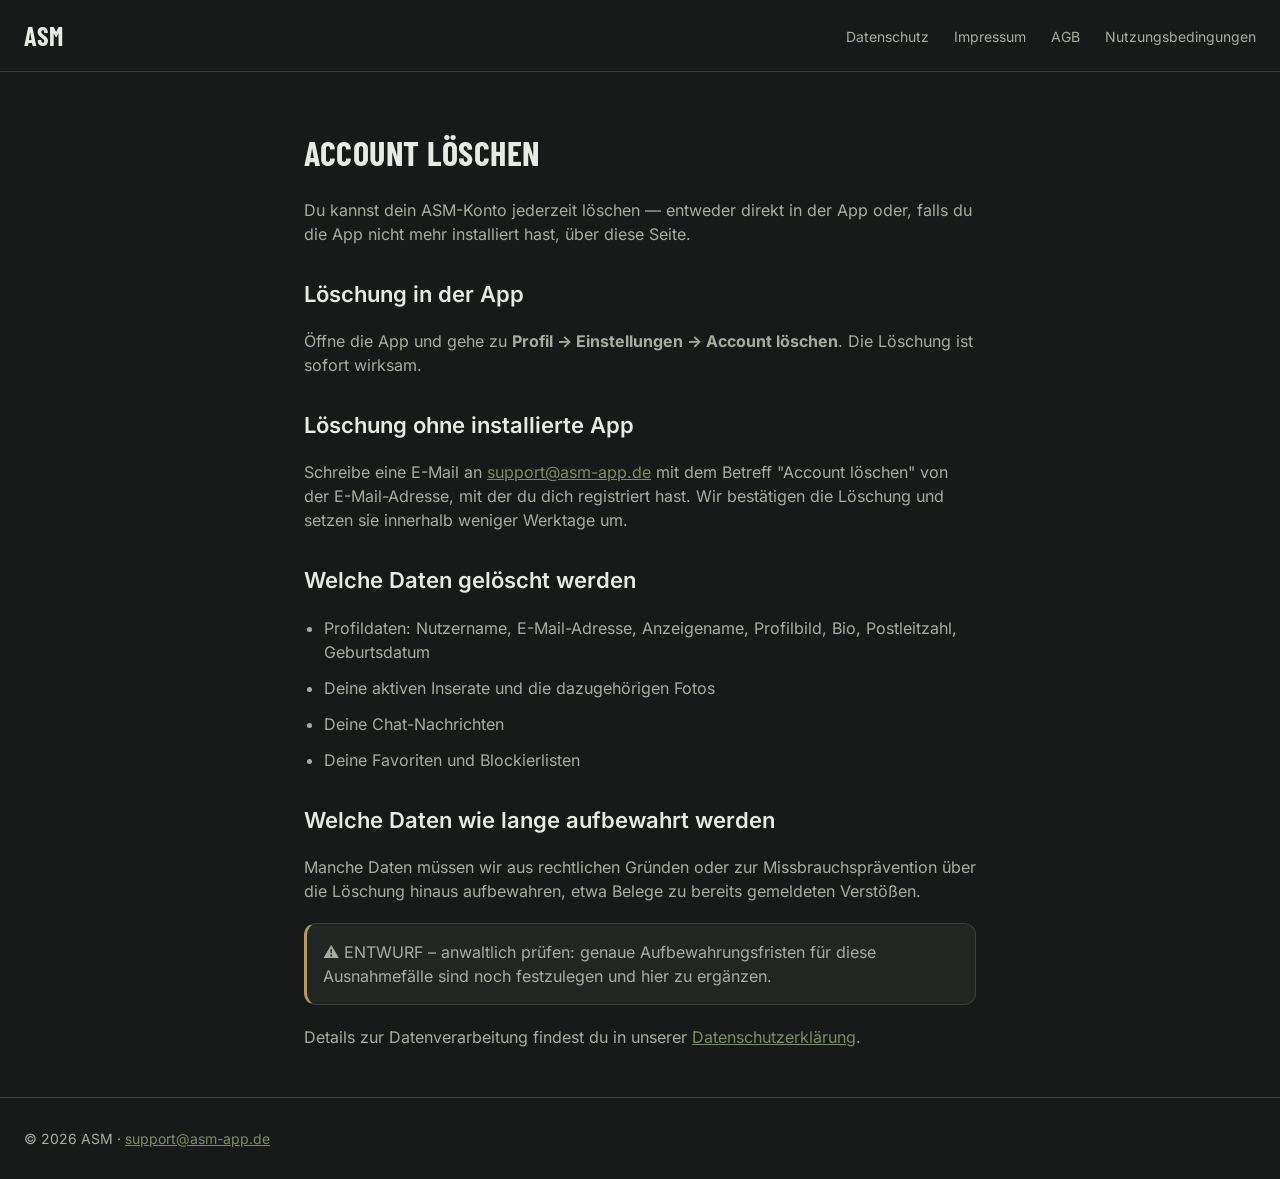
==== website/account-loeschen.html @ b7741fb4 "feat(web): add landing page and legal documents Task 8.0 Teil A, Schritte 1-6: four legal drafts in " ====
<!doctype html>
<html lang="de">
<head>
<meta charset="utf-8">
<meta name="viewport" content="width=device-width, initial-scale=1">
<title>Account löschen · ASM</title>
<link rel="stylesheet" href="style.css">
</head>
<body>
<header class="site-header">
  <a class="wordmark" href="index.html">ASM</a>
  <nav>
    <a href="datenschutz.html">Datenschutz</a>
    <a href="impressum.html">Impressum</a>
    <a href="agb.html">AGB</a>
    <a href="nutzungsbedingungen.html">Nutzungsbedingungen</a>
  </nav>
</header>

<main class="legal">
<h1>Account löschen</h1>

<p>Du kannst dein ASM-Konto jederzeit löschen — entweder direkt in der App oder,
falls du die App nicht mehr installiert hast, über diese Seite.</p>

<h2>Löschung in der App</h2>
<p>Öffne die App und gehe zu <strong>Profil → Einstellungen → Account löschen</strong>.
Die Löschung ist sofort wirksam.</p>

<h2>Löschung ohne installierte App</h2>
<p>Schreibe eine E-Mail an <a href="mailto:support@asm-app.de?subject=Account%20l%C3%B6schen">support@asm-app.de</a>
mit dem Betreff "Account löschen" von der E-Mail-Adresse, mit der du dich
registriert hast. Wir bestätigen die Löschung und setzen sie innerhalb weniger
Werktage um.</p>

<h2>Welche Daten gelöscht werden</h2>
<ul>
<li>Profildaten: Nutzername, E-Mail-Adresse, Anzeigename, Profilbild, Bio, Postleitzahl, Geburtsdatum</li>
<li>Deine aktiven Inserate und die dazugehörigen Fotos</li>
<li>Deine Chat-Nachrichten</li>
<li>Deine Favoriten und Blockierlisten</li>
</ul>

<h2>Welche Daten wie lange aufbewahrt werden</h2>
<p>Manche Daten müssen wir aus rechtlichen Gründen oder zur Missbrauchsprävention
über die Löschung hinaus aufbewahren, etwa Belege zu bereits gemeldeten Verstößen.</p>
<blockquote>
⚠️ ENTWURF – anwaltlich prüfen: genaue Aufbewahrungsfristen für diese Ausnahmefälle
sind noch festzulegen und hier zu ergänzen.
</blockquote>

<p>Details zur Datenverarbeitung findest du in unserer <a href="datenschutz.html">Datenschutzerklärung</a>.</p>
</main>

<footer class="site-footer">
  <p>© 2026 ASM · <a href="mailto:support@asm-app.de">support@asm-app.de</a></p>
</footer>
</body>
</html>
---- website/style.css ----
/* ASM Website — dieselben Tokens wie lib/core/theme/, siehe
   docs/01-DESIGN-SYSTEM.md Abschnitt 2–4. Keine neuen Farben/Abstände. */

@font-face {
  font-family: "Inter";
  src: url("fonts/Inter-Regular.ttf") format("truetype");
  font-weight: 400;
}
@font-face {
  font-family: "Inter";
  src: url("fonts/Inter-Medium.ttf") format("truetype");
  font-weight: 500;
}
@font-face {
  font-family: "Inter";
  src: url("fonts/Inter-SemiBold.ttf") format("truetype");
  font-weight: 600;
}
@font-face {
  font-family: "Inter";
  src: url("fonts/Inter-Bold.ttf") format("truetype");
  font-weight: 700;
}
@font-face {
  font-family: "Barlow Condensed";
  src: url("fonts/BarlowCondensed-SemiBold.ttf") format("truetype");
  font-weight: 600;
}
@font-face {
  font-family: "Barlow Condensed";
  src: url("fonts/BarlowCondensed-Bold.ttf") format("truetype");
  font-weight: 700;
}

:root {
  --bg: #171a18;
  --surface: #222622;
  --surface-raised: #2b302b;
  --border: #3a403a;
  --brand: #68745a;
  --brand-bright: #7d8b6a;
  --on-brand: #171a18;
  --text-primary: #e8eae5;
  --text-secondary: #a8ada4;
  --text-tertiary: #7a8078;
  --warning: #b49a62;

  --space-sm: 12px;
  --space-md: 16px;
  --space-lg: 20px;
  --space-xl: 24px;
  --space-xxl: 32px;
  --radius-md: 12px;
  --radius-lg: 16px;
}

* {
  box-sizing: border-box;
}

body {
  margin: 0;
  background: var(--bg);
  color: var(--text-primary);
  font-family: "Inter", system-ui, sans-serif;
  font-size: 16px;
  line-height: 1.5;
}

a {
  color: var(--brand-bright);
}

.site-header,
.site-footer {
  display: flex;
  align-items: center;
  justify-content: space-between;
  flex-wrap: wrap;
  gap: var(--space-md);
  padding: var(--space-md) var(--space-xl);
  border-bottom: 1px solid var(--border);
}

.site-footer {
  border-bottom: none;
  border-top: 1px solid var(--border);
  color: var(--text-secondary);
  font-size: 14px;
}

.wordmark {
  font-family: "Barlow Condensed", sans-serif;
  font-weight: 700;
  font-size: 26px;
  letter-spacing: 0.5px;
  text-transform: uppercase;
  color: var(--text-primary);
  text-decoration: none;
}

.site-header nav a {
  margin-left: var(--space-lg);
  color: var(--text-secondary);
  text-decoration: none;
  font-size: 14px;
}

.site-header nav a:hover {
  color: var(--brand-bright);
}

main {
  max-width: 720px;
  margin: 0 auto;
  padding: var(--space-xxl) var(--space-xl);
}

main.legal h1 {
  font-family: "Barlow Condensed", sans-serif;
  font-weight: 700;
  font-size: 34px;
  text-transform: uppercase;
  letter-spacing: 0.5px;
  margin-bottom: var(--space-lg);
}

main.legal h2 {
  font-size: 22px;
  font-weight: 600;
  margin-top: var(--space-xxl);
}

main.legal h3 {
  font-size: 17px;
  font-weight: 600;
  margin-top: var(--space-xl);
}

main.legal p,
main.legal li {
  color: var(--text-secondary);
}

main.legal ul {
  padding-left: var(--space-lg);
}

main.legal li {
  margin-bottom: var(--space-sm);
}

main.legal blockquote {
  margin: var(--space-lg) 0;
  padding: var(--space-md);
  background: var(--surface);
  border: 1px solid var(--border);
  border-left: 3px solid var(--warning);
  border-radius: var(--radius-md);
  color: var(--text-secondary);
}

main.legal hr {
  border: none;
  border-top: 1px solid var(--border);
  margin: var(--space-xxl) 0;
}

main.legal code {
  background: var(--surface-raised);
  border-radius: 4px;
  padding: 2px 6px;
  font-size: 14px;
}

.draft-notice {
  background: var(--surface);
  border: 1px solid var(--warning);
  border-radius: var(--radius-md);
  color: var(--warning);
  padding: var(--space-md);
  font-weight: 600;
  margin-bottom: var(--space-xl);
}

/* Landingpage */
.hero {
  text-align: center;
  padding: var(--space-xxl) var(--space-xl) var(--space-xl);
}

.hero h1 {
  font-family: "Barlow Condensed", sans-serif;
  font-weight: 700;
  font-size: 40px;
  text-transform: uppercase;
  letter-spacing: 0.5px;
  margin: var(--space-lg) 0 var(--space-sm);
}

.hero p {
  color: var(--text-secondary);
  font-size: 18px;
  max-width: 560px;
  margin: 0 auto;
}

.features {
  display: grid;
  grid-template-columns: repeat(auto-fit, minmax(220px, 1fr));
  gap: var(--space-lg);
  max-width: 880px;
  margin: var(--space-xxl) auto;
  padding: 0 var(--space-xl);
}

.feature-card {
  background: var(--surface);
  border: 1px solid var(--border);
  border-radius: var(--radius-lg);
  padding: var(--space-lg);
}

.feature-card h3 {
  font-size: 17px;
  font-weight: 600;
  margin: 0 0 var(--space-sm);
}

.feature-card p {
  color: var(--text-secondary);
  font-size: 14px;
  margin: 0;
}

.legal-links {
  text-align: center;
  padding: var(--space-xl);
  color: var(--text-secondary);
}

.legal-links a {
  margin: 0 var(--space-sm);
}
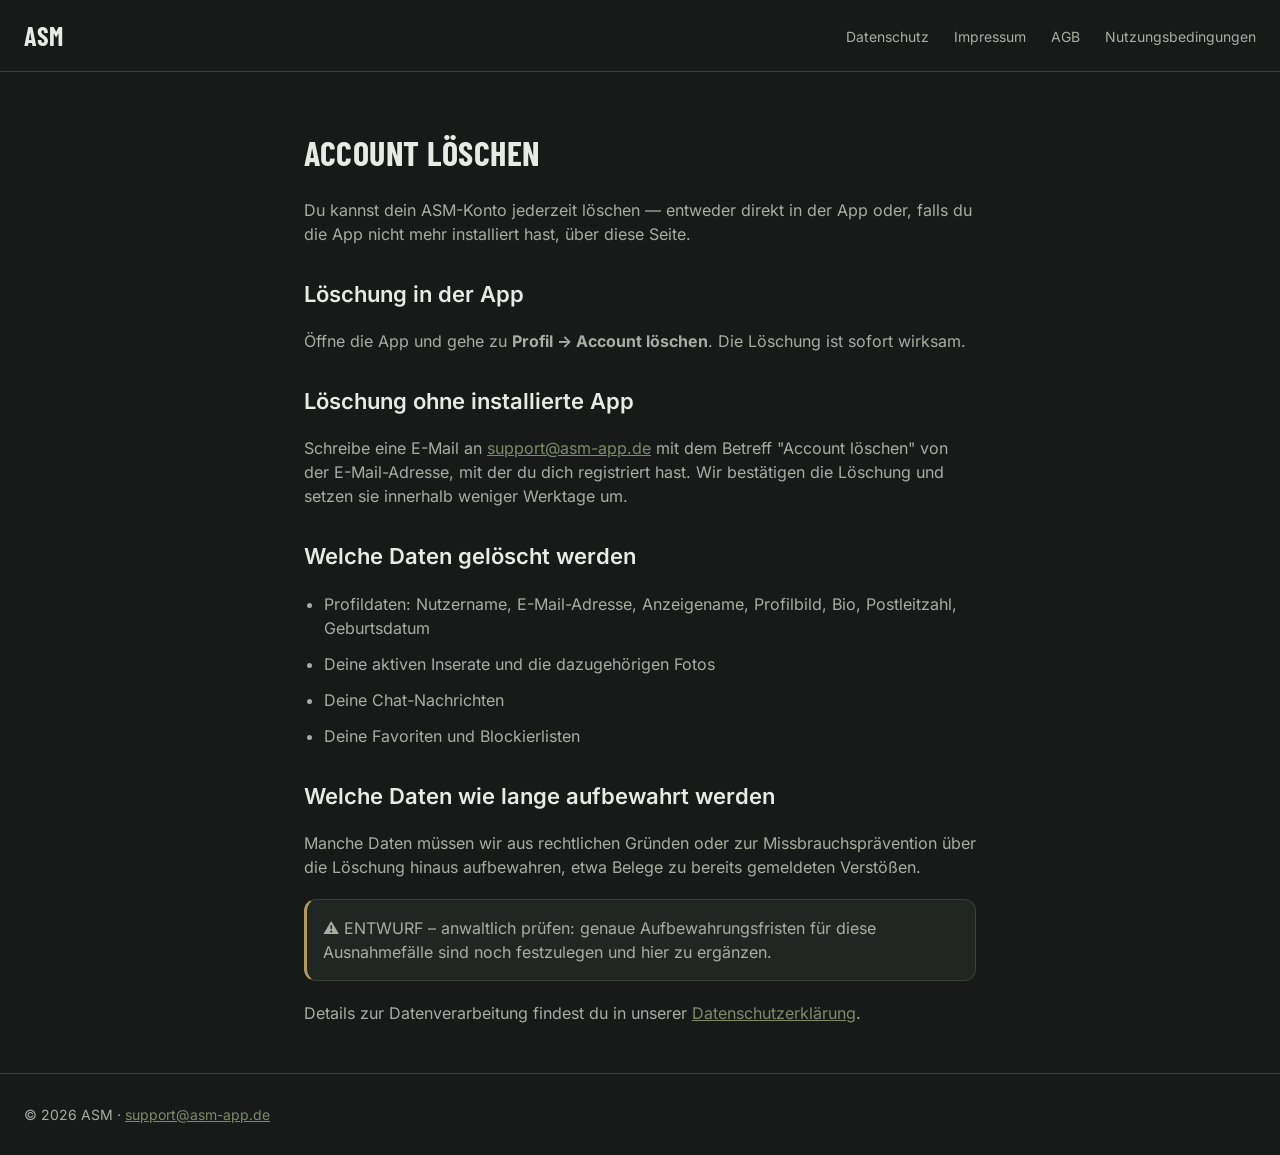
==== commit 792a60ce: "feat(profile): add in-app account deletion Task 2.6. Edge Function (supabase/functions/delete-accoun" ====
--- a/website/account-loeschen.html
+++ b/website/account-loeschen.html
@@ -24,7 +24,7 @@
 falls du die App nicht mehr installiert hast, über diese Seite.</p>
 
 <h2>Löschung in der App</h2>
-<p>Öffne die App und gehe zu <strong>Profil → Einstellungen → Account löschen</strong>.
+<p>Öffne die App und gehe zu <strong>Profil → Account löschen</strong>.
 Die Löschung ist sofort wirksam.</p>
 
 <h2>Löschung ohne installierte App</h2>
